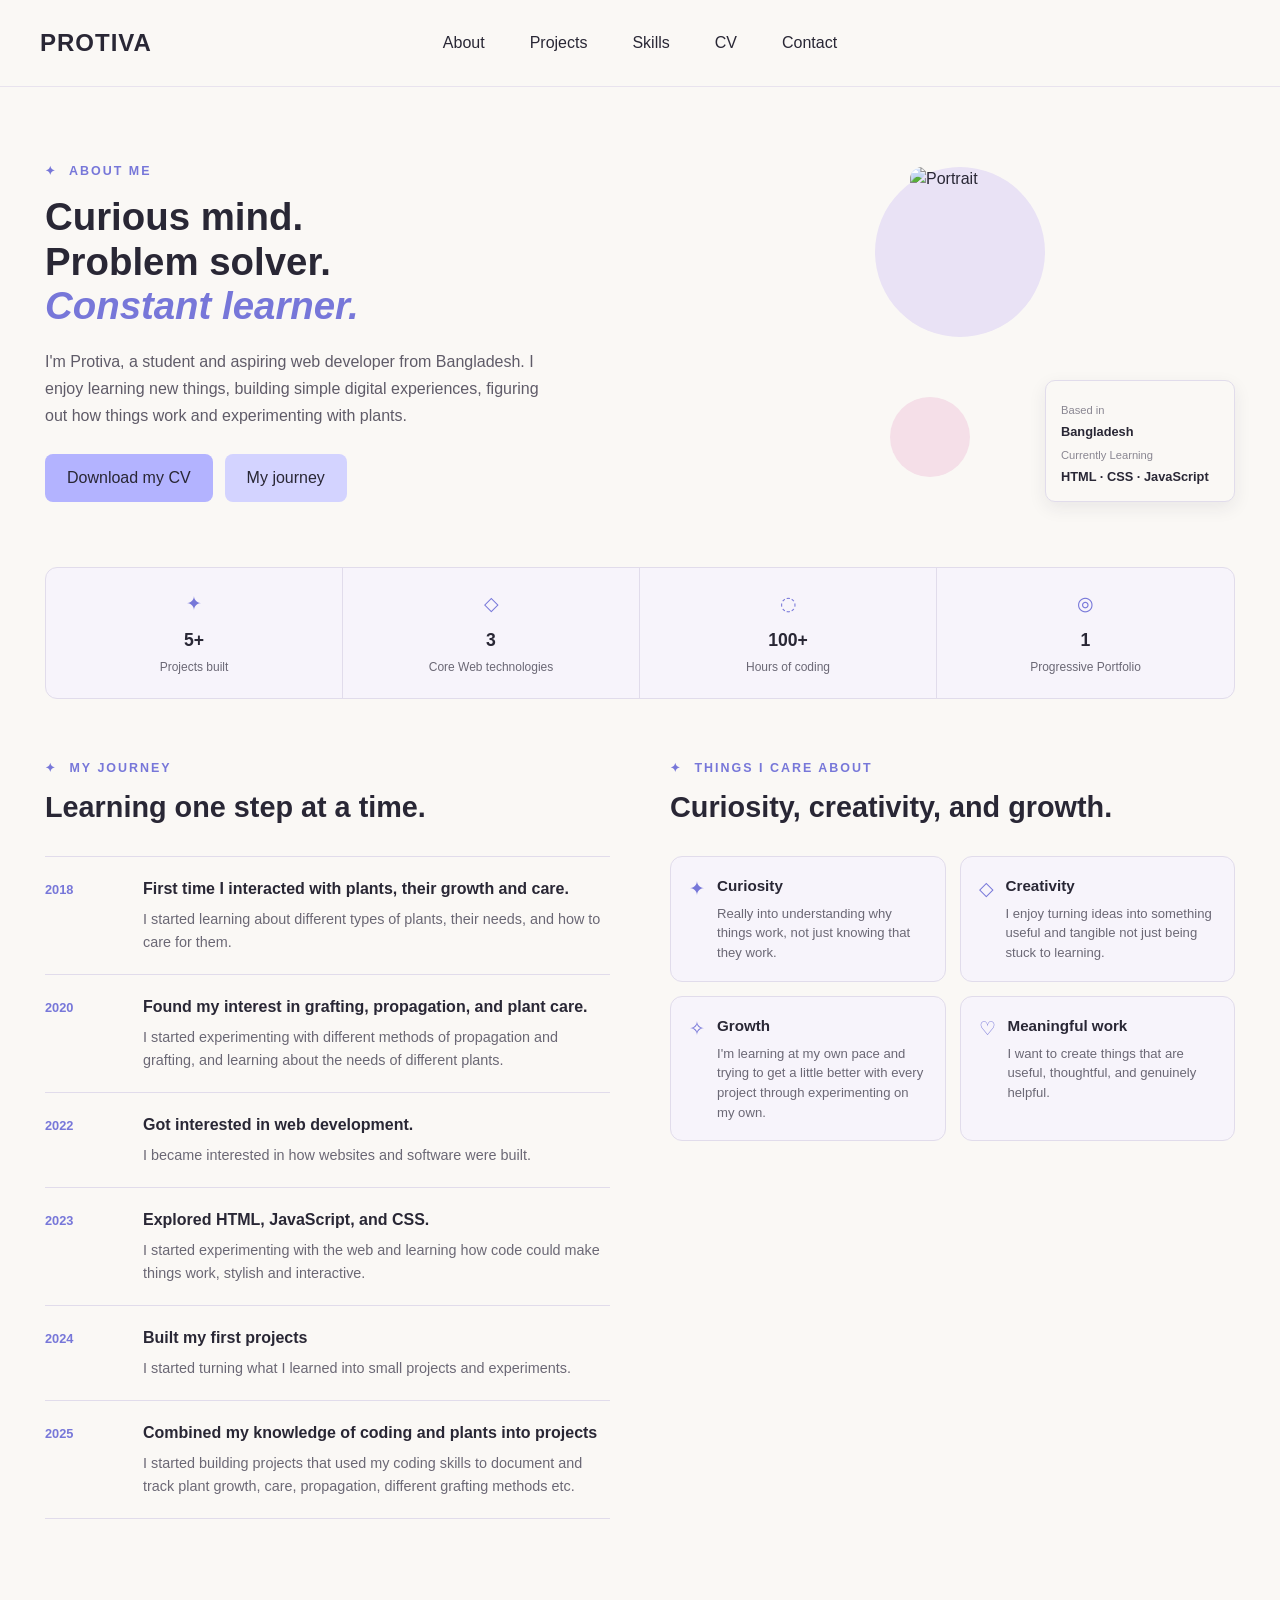
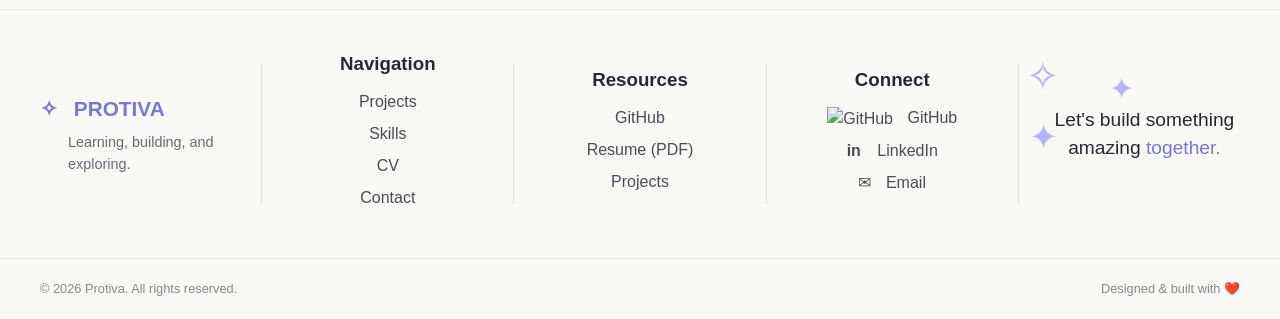
==== pages/about.html @ ddd3fda5 "Create about.html" ====
<!DOCTYPE html>
<html lang="en">

<head>
    <meta charset="UTF-8">
    <meta name="viewport" content="width=device-width, initial-scale=1.0">

    <title>About — Protiva</title>

    <link rel="stylesheet" href="../css/style.css">
</head>

<body>

    <!-- ==================== NAVIGATION ==================== -->

    <header>
        <nav>

            <a href="../index.html" class="logo">
                PROTIVA
            </a>

            <ul class="nav-links">
                <li>
                    <a href="about.html">About</a>
                </li>

                <li>
                    <a href="projects.html">Projects</a>
                </li>

                <li>
                    <a href="skills.html">Skills</a>
                </li>

                <li>
                    <a href="cv.html">CV</a>
                </li>

                <li>
                    <a href="contact.html">Contact</a>
                </li>
            </ul>

        </nav>
    </header>


    <main>

        <!-- ==================== ABOUT HERO ==================== -->

        <section class="about-hero">

            <div class="about-hero-content">

                <p class="section-label">
                    ABOUT ME
                </p>

                <h1>
                    Curious mind.
                    <br>
                    Problem solver.
                    <br>
                    <span>Constant learner.</span>
                </h1>

                <p>
                    I'm Protiva, a student and aspiring web developer
                    from Bangladesh. I enjoy learning new things,
                    building simple digital experiences, figuring
                    out how things work and experimenting with plants.
                </p>

                <div class="about-buttons">

                    <a
                        href="cv.html"
                        class="button primary-button"
                    >
                        Download my CV
                    </a>

                    <a
                        href="../Pages/cv.html"
                        class="button secondary-button"
                    >
                        My journey
                    </a>

                </div>

            </div>


            <!-- HERO VISUAL -->

            <div class="about-hero-visual">

                <div class="about-decoration about-circle"></div>

                <div class="about-decoration about-peach"></div>

                <img
                    src="../images/profile/about-photo.jpg"
                    alt="Portrait"
                    class="about-photo"
                >

                <div class="about-info-card">

                        <p>Based in</p>
                    <strong>Bangladesh</strong>

                    <p>Currently Learning</p>
                    <strong>HTML · CSS · JavaScript</strong>

                </div>

            </div>

        </section>


        <!-- ==================== STATS ==================== -->

        <section class="about-stats">

            <div class="about-stat">
                <span>✦</span>
                <strong>5+</strong>
                <small>Projects built</small>
            </div>

            <div class="about-stat">
                <span>◇</span>
                <strong>3</strong>
                <small>Core Web technologies</small>
            </div>

            <div class="about-stat">
                <span>◌</span>
                <strong>100+</strong>
                <small>Hours of coding</small>
            </div>

            <div class="about-stat">
                <span>◎</span>
                <strong>1</strong>
                <small>Progressive Portfolio</small>
            </div>

        </section>


        <!-- ==================== JOURNEY + CARE ==================== -->

        <section class="about-details" id="journey">


            <!-- ==================== MY JOURNEY ==================== -->

            <div class="about-journey">

                <p class="section-label">
                    MY JOURNEY
                </p>

                <h2>
                    Learning one step at a time.
                </h2>


                <div class="journey-list">
                    <div class="journey-item">

                        <span class="journey-year">
                            2018
                        </span>

                        <div>
                            <h3>
                                First time I interacted with plants, their growth and care.
                            </h3>

                            <p>
                                I started learning about different types of plants, their needs, and how to care for them.
                            </p>
                        </div>

                    </div>
                    <div class="journey-item">

                        <span class="journey-year">
                            2020
                        </span>

                        <div>
                            <h3>
                               Found my interest in grafting, propagation, and plant care.
                            </h3>

                            <p>
                                I started experimenting with different methods of propagation and grafting, and learning about the needs of different plants.
                            </p>
                        </div>

                    </div>

                    <div class="journey-item">

                        <span class="journey-year">
                            2022
                        </span>

                        <div>
                            <h3>
                                Got interested in web development.
                            </h3>

                            <p>
                                I became interested in how websites
                                and software were built.
                            </p>
                        </div>

                    </div>


                    <div class="journey-item">

                        <span class="journey-year">
                            2023
                        </span>

                        <div>
                            <h3>
                                Explored HTML, JavaScript, and CSS.
                            </h3>

                            <p>
                                I started experimenting with the web
                                and learning how code could make
                                things work, stylish and interactive.
                            </p>
                        </div>

                    </div>


                    <div class="journey-item">

                        <span class="journey-year">
                            2024
                        </span>

                        <div>
                            <h3>
                                Built my first projects
                            </h3>

                            <p>
                                I started turning what I learned
                                into small projects and experiments.
                            </p>
                        </div>

                    </div>


                    <div class="journey-item">

                        <span class="journey-year">
                            2025
                        </span>

                        <div>
                            <h3>
                               Combined my knowledge of coding and plants into projects
                            </h3>

                            <p>
                                I started building projects that used my coding skills
                                to document and track plant growth, care, propagation, different grafting methods etc.
                            </p>
                        </div>

                    </div>

                </div>

            </div>


            <!-- ==================== THINGS I CARE ABOUT ==================== -->

            <div class="about-learning">

                <p class="section-label">
                    THINGS I CARE ABOUT
                </p>

                <h2>
                    Curiosity, creativity, and growth.
                </h2>


                <div class="care-list">


                    <article class="care-item">

                        <span>✦</span>

                        <div>

                            <h3>
                                Curiosity
                            </h3>

                            <p>
                                Really into understanding why things work,
                                not just knowing that they work.
                            </p>

                        </div>

                    </article>


                    <article class="care-item">

                        <span>◇</span>

                        <div>

                            <h3>
                                Creativity
                            </h3>

                            <p>
                                I enjoy turning ideas into something
                                useful and tangible not just being stuck to learning.
                            </p>

                        </div>

                    </article>


                    <article class="care-item">

                        <span>✧</span>

                        <div>

                            <h3>
                                Growth
                            </h3>

                            <p>
                                I'm learning at my own pace and trying
                                to get a little better with every
                                project through experimenting on my own.
                            </p>

                        </div>

                    </article>


                    <article class="care-item">

                        <span>♡</span>

                        <div>

                            <h3>
                                Meaningful work
                            </h3>

                            <p>
                                I want to create things that are useful,
                                thoughtful, and genuinely helpful.
                            </p>

                        </div>

                    </article>


                </div>

            </div>

        </section>

    </main>


    <!-- ==================== FOOTER ==================== -->

    <footer class="site-footer">

        <div class="footer-brand">

            <a href="../index.html" class="straight">
                PROTIVA
            </a>

            <p>
                Learning, building, and exploring.
            </p>

        </div>


        <div class="line"></div>


        <div class="footer-links">

            <h3 class="straight">
                Navigation
            </h3>

            <a href="projects.html">Projects</a>
            <a href="skills.html">Skills</a>
            <a href="cv.html">CV</a>
            <a href="contact.html">Contact</a>

        </div>


        <div class="line"></div>


        <div class="resources">

            <h3 class="straight">
                Resources
            </h3>

            <a href="https://github.com/tiva6" target="_blank" rel="noopener noreferrer">
    GitHub
</a>
            <a href="../documents/protiva_cv.pdf" target="_blank">
                Resume (PDF)
            </a>
            <a href="../Pages/projects.html">Projects</a>

        </div>


        <div class="line"></div>


        <div class="connect">

            <h3 class="straight">
                Connect
            </h3>

            <a
                href="https://www.github.com/tiva6"
                target="_blank"
            >
                <img
                    src="https://cdn.simpleicons.org/github"
                    alt="GitHub"
                    height="18"
                    width="18"
                >
                GitHub
            </a>

            <a href="https://www.linkedin.com/in/tahminur-rahman-protiva-7878b9432/" target="_blank" class="linkedin">
                LinkedIn
            </a>

            <a
                href="mailto:protivarahman6@gmail.com"
                class="email-span"
            >
                <span>✉</span>
                Email
            </a>

        </div>


        <div class="line"></div>


        <div class="star-text">

            <span class="star star-1">✦</span>
            <span class="star star-2">✦</span>
            <span class="star star-3">✧</span>

            <p>
                Let's build something<br>
                amazing <span>together.</span>
            </p>

        </div>

    </footer>


    <!-- ==================== BOTTOM FOOTER ==================== -->

    <section class="bottom">

        <div class="copyright">

            <p class="footer-copy">
                © 2026 Protiva. All rights reserved.
            </p>

        </div>


        <div class="build">

            <p>
                Designed & built with ❤️
            </p>

        </div>

    </section>


</body>

</html>
---- css/style.css ----
/* =========================================================
   PROTIVA PORTFOLIO
   CLEAN MASTER STYLESHEET
========================================================= */


/* =========================================================
   1. RESET + GLOBAL
========================================================= */

* {
    margin: 0;
    padding: 0;
    box-sizing: border-box;
}

html {
    scroll-behavior: smooth;
}

body {
    font-family: Arial, sans-serif;
    background: #faf8f5;
    color: #292735;
    line-height: 1.5;
}

a {
    color: inherit;
    text-decoration: none;
}

img {
    max-width: 100%;
}

button,
input,
textarea {
    font: inherit;
}

::selection {
    background: #d3d3ff;
    color: #292735;
}


/* =========================================================
   2. NAVIGATION
========================================================= */

header {
    width: 100%;
}

nav {
    display: grid;
    grid-template-columns: 1fr auto 1fr;
    align-items: center;

    padding: 25px 40px;

    border-bottom: 1px solid #e8e3ee;
}

.logo {
    grid-column: 1;

    font-size: 1.5rem;
    font-weight: 700;
    letter-spacing: 1px;
}

.nav-links {
    grid-column: 2;

    display: flex;
    align-items: center;
    gap: 45px;

    list-style: none;
}

.nav-links a {
    position: relative;

    font-size: 1rem;
    color: #292735;

    transition: color 0.25s ease;
}

.nav-links a::after {
    content: "";

    position: absolute;
    left: 0;
    bottom: -6px;

    width: 0;
    height: 2px;

    background: #7777d9;

    transition: width 0.25s ease;
}

.nav-links a:hover {
    color: #7777d9;
}

.nav-links a:hover::after {
    width: 100%;
}


/* =========================================================
   3. GENERAL BUTTONS
========================================================= */

.button {
    display: inline-block;

    padding: 12px 22px;

    border-radius: 8px;

    transition:
        transform 0.2s ease,
        box-shadow 0.2s ease;
}

.primary-button {
    background: #b3b3ff;
    color: #292735;
}

.secondary-button {
    background: #d3d3ff;
    color: #292735;
}

.button:hover {
    transform: translateY(-2px);

    box-shadow:
        0 6px 15px rgba(40, 35, 60, 0.1);
}


/* =========================================================
   4. GENERAL SECTION LABEL
========================================================= */

.section-label {
    font-size: 0.78rem;
    font-weight: 600;

    text-transform: uppercase;
    letter-spacing: 2px;

    color: #7777d9;
}

.section-label::before {
    content: "✦";
    margin-right: 7px;
}


/* =========================================================
   5. HOME PAGE — HERO
========================================================= */

.hero {
    min-height: 80vh;

    display: flex;
    justify-content: space-between;
    align-items: center;

    gap: 60px;

    padding: 50px 45px;
}

.hero-content {
    flex: 1;
    max-width: 600px;
}

.hero-content h1,
.hero h1 {
    font-size: 3rem;
    line-height: 1.1;

    margin: 18px 0;

    color: #292735;
}

.hero-description {
    max-width: 520px;

    margin: 20px 0;

    font-size: 1rem;
    line-height: 1.7;

    color: #5f5b68;
}
/* =========================================================
   HOME — HERO VISUAL
========================================================= */

.hero-visual {
    position: relative;

    width: 40%;
    max-width: 500px;
}

.hero-image {
    width: 100%;
    height: auto;

    display: block;

    object-fit: contain;
}

.hero-card {
    position: absolute;

    right: 25px;
    bottom: 25px;

    padding: 12px;

    background: rgba(250, 248, 245, 0.95);

    border: 1px solid #e1dceb;
    border-radius: 12px;

    box-shadow:
        0 6px 18px rgba(40, 35, 60, 0.1);
}

.hero-card span {
    display: block;

    margin-bottom: 4px;

    font-size: 0.7rem;
    text-transform: uppercase;
    letter-spacing: 1px;

    color: #7777d9;
}

.hero-card strong {
    font-size: 0.85rem;
}


/* =========================================================
   6. HOME — ABOUT
========================================================= */

.home-about {
    display: grid;
    grid-template-columns: 1fr 1.2fr;

    gap: 30px;

    margin: 80px 25px 0;
    padding: 35px 0;

    border-top: 1px solid #e8e3ee;
    border-bottom: 1px solid #e8e3ee;
}

.home-about-content {
    max-width: 480px;
}

.home-about-content h2 {
    margin: 10px 0 15px;

    font-size: 1.7rem;
    line-height: 1.25;
}

.home-about-content > p:last-of-type {
    max-width: 500px;

    color: #5f5b68;

    line-height: 1.6;
}

.text-link {
    display: inline-block;

    margin-top: 18px;

    color: #7777d9;
    font-size: 0.9rem;
    font-weight: 700;
}

.text-link:hover {
    color: #5f5fbf;
}

.home-about-cards {
    display: grid;
    grid-template-columns: repeat(3, 1fr);

    gap: 15px;
}

.home-about-cards article {
    padding: 18px;

    background: #f7f4fb;

    border: 1px solid #e1dceb;
    border-radius: 12px;
}

.home-about-cards span {
    color: #7777d9;
    font-size: 1.2rem;
}

.home-about-cards h3 {
    margin: 10px 0 8px;

    font-size: 0.95rem;
}

.home-about-cards p {
    color: #6b6875;

    font-size: 0.8rem;
    line-height: 1.5;
}


/* =========================================================
   7. HOME — PROJECTS
========================================================= */

.home-projects {
    margin: 75px 25px 0;
}

.section-heading {
    display: flex;
    justify-content: space-between;
    align-items: flex-end;

    margin-bottom: 25px;
}

.section-heading h2 {
    margin-top: 8px;

    font-size: 1.7rem;
}

.home-project-grid {
    display: grid;
    grid-template-columns: repeat(3, 1fr);

    gap: 18px;
}

.home-project-card {
    overflow: hidden;

    border: 1px solid #e1dceb;
    border-radius: 14px;

    background: #fff;

    transition:
        transform 0.2s ease,
        box-shadow 0.2s ease;
}

.home-project-card:hover {
    transform: translateY(-4px);

    box-shadow:
        0 8px 20px rgba(40, 35, 60, 0.08);
}

.home-project-image {
    height: 150px;

    display: flex;
    align-items: center;
    justify-content: center;

    background: #e9e2f5;

    color: #7777d9;

    font-size: 2rem;
    font-weight: 700;
}

.home-project-image-green {
    background: #d8efc7;
    color: #5d8050;
}

.home-project-image-purple {
    background: #d3d3ff;
    color: #7777d9;
}

.home-project-card h3 {
    margin: 18px 18px 8px;

    font-size: 1rem;
}

.home-project-card p {
    margin: 0 18px;

    color: #6b6875;

    font-size: 0.85rem;
    line-height: 1.5;
}

.home-project-card small {
    display: block;

    margin: 15px 18px 18px;

    color: #7777d9;

    font-size: 0.7rem;
}


/* =========================================================
   8. HOME — STACK
========================================================= */

.home-stack {
    margin: 75px 25px 0;
    padding: 35px 0;

    border-top: 1px solid #e8e3ee;
    border-bottom: 1px solid #e8e3ee;
}

.stack-list {
    display: flex;
    align-items: center;
    flex-wrap: wrap;

    gap: 15px;

    margin-top: 25px;
}

.stack-item {
    display: flex;
    align-items: center;

    gap: 10px;

    padding: 12px 16px;

    border: 1px solid #e1dceb;
    border-radius: 10px;

    background: #f7f4fb;

    color: #4b4b5a;

    font-size: 0.85rem;
}

.stack-icon {
    width: 28px;
    height: 28px;

    display: flex;
    align-items: center;
    justify-content: center;

    border-radius: 6px;

    background: #d3d3ff;
    color: #5f5fbf;

    font-size: 0.75rem;
    font-weight: 700;
}


/* =========================================================
   9. HOME — CTA
========================================================= */

.home-cta {
    position: relative;
    overflow: hidden;

    margin: 80px 25px 0;
    padding: 55px 30px;

    text-align: center;

    border-radius: 20px;

    background: #e9e2f5;
}

.home-cta h2 {
    margin-bottom: 15px;

    font-size: 2rem;
    line-height: 1.2;
}

.home-cta p:not(.section-label) {
    max-width: 500px;

    margin: 0 auto;

    color: #5f5b68;

    line-height: 1.6;
}

.home-cta .button {
    margin-top: 25px;
}

.cta-decoration {
    position: absolute;

    top: 25px;
    right: 35px;

    color: #b3b3ff;

    font-size: 2rem;
}


/* =========================================================
   10. ABOUT PAGE
========================================================= */

.about-hero {
    display: flex;
    justify-content: space-between;
    align-items: center;

    gap: 60px;

    padding: 70px 45px 50px;
}

.about-hero-content {
    flex: 1;
    max-width: 520px;
}

.about-hero-content h1 {
    margin: 15px 0 20px;

    font-size: 2.4rem;
    line-height: 1.15;
}

.about-hero-content h1 span {
    color: #7777d9;
    font-style: italic;
}

.about-hero-content > p:not(.section-label) {
    max-width: 500px;

    color: #5f5b68;

    line-height: 1.7;
}

.about-buttons {
    display: flex;
    gap: 12px;

    margin-top: 25px;
}

.about-hero-visual {
    position: relative;

    width: 380px;
    min-height: 350px;

    display: flex;
    align-items: center;
    justify-content: center;
}

.about-photo {
    position: relative;
    z-index: 2;
    background: transparent;
    width: 270px;
    height: 330px;

    object-fit: cover;

    border-radius: 12px;
}

.about-decoration {
    position: absolute;

    border-radius: 50%;
}

.about-circle {
    width: 170px;
    height: 170px;

    top: 10px;
    left: 20px;

    background: #e9e2f5;
}

.about-peach {
    width: 80px;
    height: 80px;

    bottom: 30px;
    left: 35px;

    background: #f5dfe8;
}

.about-info-card {
    position: absolute;
    z-index: 3;

    right: 0;
    bottom: 5px;

    width: 190px;

    padding: 15px;

    background: #faf8f5;

    border: 1px solid #e1dceb;
    border-radius: 10px;

    box-shadow:
        0 6px 18px rgba(40, 35, 60, 0.08);
}

.about-info-card p {
    margin-top: 6px;

    color: #8a8792;

    font-size: 0.7rem;
}

.about-info-card strong {
    display: block;

    margin-top: 3px;

    font-size: 0.8rem;
}


/* =========================================================
   11. ABOUT — STATS
========================================================= */

.about-stats {
    display: grid;
    grid-template-columns: repeat(4, 1fr);

    margin: 10px 45px 60px;

    overflow: hidden;

    border: 1px solid #e1dceb;
    border-radius: 12px;

    background: #f7f4fb;
}

.about-stat {
    padding: 22px 15px;

    text-align: center;

    border-right: 1px solid #e1dceb;
}

.about-stat:last-child {
    border-right: none;
}

.about-stat span {
    display: block;

    margin-bottom: 8px;

    color: #7777d9;

    font-size: 1.2rem;
}

.about-stat strong {
    display: block;

    font-size: 1.1rem;
}

.about-stat small {
    display: block;

    margin-top: 5px;

    color: #6b6875;

    font-size: 0.75rem;
}


/* =========================================================
   12. ABOUT — JOURNEY + CARE
========================================================= */

.about-details {
    display: grid;
    grid-template-columns: 1fr 1fr;

    gap: 60px;

    width: 100%;

    margin: 40px 0 90px;
    padding: 0 45px;
}

.about-journey,
.about-learning {
    min-width: 0;
}

.about-journey h2,
.about-learning h2 {
    margin: 12px 0 30px;

    font-size: 1.8rem;
    line-height: 1.25;
}

.journey-list {
    display: flex;
    flex-direction: column;
}

.journey-item {
    display: grid;
    grid-template-columns: 80px minmax(0, 1fr);

    gap: 18px;

    padding: 20px 0;

    border-top: 1px solid #e1dceb;
}

.journey-item:last-child {
    border-bottom: 1px solid #e1dceb;
}

.journey-year {
    padding-top: 3px;

    color: #7777d9;

    font-size: 0.8rem;
    font-weight: 700;
}

.journey-item h3 {
    margin-bottom: 7px;

    font-size: 1rem;
}

.journey-item p {
    color: #6b6875;

    font-size: 0.9rem;
    line-height: 1.6;
}

.care-list {
    display: grid;
    grid-template-columns: 1fr 1fr;

    gap: 14px;
}

.care-item {
    display: flex;

    gap: 12px;

    padding: 18px;

    border: 1px solid #e1dceb;
    border-radius: 12px;

    background: #f7f4fb;
}

.care-item > span {
    flex-shrink: 0;

    color: #7777d9;

    font-size: 1.2rem;
}

.care-item h3 {
    margin-bottom: 6px;

    font-size: 0.95rem;
}

.care-item p {
    color: #6b6875;

    font-size: 0.82rem;
    line-height: 1.5;
}

/* =========================================================
   13. PROJECTS PAGE
========================================================= */

.projects-page {
    width: 100%;
    max-width: 1250px;

    margin: 0 auto;

    padding: 75px 45px 100px;
}


/* =========================================================
   PROJECTS HERO
========================================================= */

.projects-hero {
    position: relative;

    display: flex;
    justify-content: space-between;
    align-items: flex-end;

    min-height: 300px;

    padding-bottom: 55px;

    border-bottom: 1px solid #e8e3ee;
}

.projects-heading {
    max-width: 700px;
}

.projects-heading .section-label {
    margin-bottom: 14px;

    font-size: 0.75rem;
    font-weight: 700;

    letter-spacing: 2.5px;
    text-transform: uppercase;

    color: #7777d9;
}

.projects-heading h1 {
    margin: 0;
    font-size: 3rem;
    color: #292735;

    font-weight: 700;

    line-height: 0.95;
    letter-spacing: 2px;
}

.projects-intro {
    max-width: 560px;

    margin-top: 25px;

    color: #6b6875;

    font-size: 0.95rem;
    line-height: 1.75;
}

.projects-hero-mark {
    padding-bottom: 8px;

    color: #b3b3ff;

    font-size: 3rem;

    transform: rotate(10deg);
}


/* =========================================================
   PROJECT GRID
========================================================= */

.project-grid {
    display: grid;

    grid-template-columns:
        repeat(3, minmax(0, 1fr));

    gap: 24px;

    padding-top: 45px;
}


/* =========================================================
   PROJECT CARD
========================================================= */

.project-card {
    min-width: 0;

    display: flex;
    flex-direction: column;

    overflow: hidden;

    background: #ffffff;

    border: 1px solid #e4dfe9;
    border-radius: 18px;

    transition:
        transform 0.25s ease,
        box-shadow 0.25s ease,
        border-color 0.25s ease;
}

.project-card:hover {
    transform: translateY(-6px);

    border-color: #d8d1e2;

    box-shadow:
        0 15px 35px rgba(45, 38, 60, 0.08);
}


/* =========================================================
   PROJECT PREVIEW
========================================================= */

.project-preview {
    position: relative;

    height: 215px;

    margin: 10px;

    overflow: hidden;

    display: flex;
    align-items: center;
    justify-content: center;

    border-radius: 13px;
}

.project-preview::before {
    content: "";

    position: absolute;

    width: 155px;
    height: 155px;

    top: -65px;
    right: -35px;

    border-radius: 50%;

    background: rgba(255, 255, 255, 0.35);
}

.project-preview::after {
    content: "";

    position: absolute;

    width: 95px;
    height: 95px;

    bottom: -40px;
    left: -25px;

    border-radius: 50%;

    background: rgba(255, 255, 255, 0.25);
}


/* =========================================================
   PREVIEW COLORS
========================================================= */

.project-preview-purple {
    background:
        linear-gradient(
            135deg,
            #eee8fa,
            #dcd2f1
        );

    color: #7770c9;
}

.project-preview-blue {
    background:
        linear-gradient(
            135deg,
            #e7f0f8,
            #d0dfed
        );

    color: #6388ad;
}

.project-preview-green {
    background:
        linear-gradient(
            135deg,
            #e8f1e8,
            #d1e4d2
        );

    color: #69916d;
}


/* =========================================================
   PREVIEW CONTENT
========================================================= */

.preview-symbol {
    position: relative;
    z-index: 2;

    font-size: 3.4rem;
    font-weight: 400;
}

.preview-label {
    position: absolute;
    z-index: 3;

    right: 15px;
    bottom: 12px;

    color: rgba(40, 35, 50, 0.48);

    font-size: 0.58rem;
    font-weight: 700;

    letter-spacing: 1.4px;
}


/* =========================================================
   PROJECT CONTENT
========================================================= */

.project-content {
    display: flex;
    flex-direction: column;

    flex: 1;

    padding: 10px 20px 22px;
}


/* ---------- META ---------- */

.project-meta {
    display: flex;
    justify-content: space-between;
    align-items: center;

    gap: 10px;

    margin-bottom: 12px;
}

.project-type {
    margin: 0;

    color: #8a8490;

    font-size: 0.62rem;
    font-weight: 700;

    letter-spacing: 1.6px;
    text-transform: uppercase;
}

.project-status {
    font-size: 0.64rem;
    font-weight: 600;

    white-space: nowrap;
}

.project-status.completed {
    color: #668c6a;
}

.project-status.progress {
    color: #a08355;
}

.project-status.planned {
    color: #7777a9;
}


/* =========================================================
   PROJECT TITLE
========================================================= */

.project-card h2 {
    margin: 0 0 9px;

    color: #292735;

    font-size: 1.35rem;
    font-weight: 700;

    line-height: 1.2;
    letter-spacing: -0.4px;
}


/* =========================================================
   PROJECT DESCRIPTION
========================================================= */

.project-content > p {
    margin: 0;

    color: #6b6875;

    font-size: 0.79rem;
    line-height: 1.65;
}


/* =========================================================
   PROJECT BOTTOM
========================================================= */

.project-bottom {
    display: flex;
    justify-content: space-between;
    align-items: flex-end;

    gap: 15px;

    margin-top: 25px;
}


/* =========================================================
   TAGS
========================================================= */

.project-tags {
    display: flex;
    flex-wrap: wrap;

    gap: 6px;
}

.project-tags span {
    padding: 5px 9px;

    border-radius: 999px;

    background: #f3f0f7;

    color: #6e6878;

    font-size: 0.59rem;
    font-weight: 600;
}


/* =========================================================
   PROJECT LINK
========================================================= */

.project-link {
    display: inline-flex;
    align-items: center;

    gap: 5px;

    flex-shrink: 0;

    color: #6962b7;

    font-size: 0.7rem;
    font-weight: 700;

    transition:
        color 0.2s ease,
        transform 0.2s ease;
}

.project-link span {
    font-size: 0.85rem;

    transition: transform 0.2s ease;
}

.project-link:hover {
    color: #4f499d;
}

.project-link:hover span {
    transform: translateX(3px);
}
/*
   14. SKILLS PAGE
   YOUR NEW SKILLS DESIGN
========================================================= */

.skills-page {
    width: 100%;
    overflow: hidden;
}


/* ---------- SKILLS HERO ---------- */

.skills-hero {
    width: 100%;

    display: grid;
    grid-template-columns:
        minmax(0, 1.3fr)
        minmax(280px, 0.7fr);

    gap: 80px;

    padding: 90px 45px 75px;

    border-bottom: 1px solid #e8e3ee;
}

.skills-hero-content {
    max-width: 760px;
}

.skills-hero .section-label,
.skill-snapshot .section-label,
.skills-section .section-label,
.learning-next .section-label {
    font-size: 0.78rem;

    text-transform: uppercase;
    letter-spacing: 2px;

    color: #7777d9;
}

.skills-hero .section-label::before,
.skill-snapshot .section-label::before,
.skills-section .section-label::before,
.learning-next .section-label::before {
    content: "✦";
    margin-right: 7px;
}

.skills-hero h1 {
    margin: 15px 0 20px;

    font-size: clamp(1.8rem, 3vw, 2.5rem);
    line-height: 1.1;
    letter-spacing: -1px;
}

.skills-hero h1 span {
    color: #7777d9;
    font-style: italic;
}

.skills-hero-intro {
    max-width: 650px;

    color: #5f5b68;

    font-size: 1.05rem;
    line-height: 1.75;
}

.skills-hero-note {
    align-self: end;

    max-width: 330px;

    padding: 25px 0 5px 25px;

    border-left: 2px solid #b3b3ff;
}

.note-symbol {
    display: block;

    margin-bottom: 15px;

    color: #b3b3ff;

    font-size: 1.5rem;
}

.skills-hero-note p {
    color: #6b6875;

    font-size: 0.9rem;
    line-height: 1.7;
}


/* ---------- SKILL SNAPSHOT ---------- */

.skill-snapshot {
    width: 100%;

    padding: 75px 45px;

    background: #faf8f5;
}

.snapshot-heading {
    display: grid;
    grid-template-columns: 1fr 1fr;

    gap: 60px;

    align-items: end;

    margin-bottom: 35px;
}

.snapshot-heading h2,
.skills-section-heading h2,
.learning-next-heading h2 {
    margin-top: 12px;

    color: #292735;

    font-size: 2rem;
    line-height: 1.2;
}

.snapshot-heading > p {
    max-width: 450px;

    color: #6b6875;

    font-size: 0.9rem;
    line-height: 1.7;
}


/* ---------- SKILL SUMMARY ---------- */

.skill-summary-grid {
    width: 100%;

    display: grid;
    grid-template-columns: repeat(4, minmax(0, 1fr));

    overflow: hidden;

    border: 1px solid #e1dceb;
    border-radius: 14px;

    background: #f7f4fb;
}

.skill-summary {
    min-width: 0;

    display: grid;
    grid-template-columns: auto minmax(0, 1fr) auto;

    align-items: center;

    gap: 13px;

    padding: 22px;

    border-right: 1px solid #e1dceb;
}

.skill-summary:last-child {
    border-right: none;
}

.summary-icon {
    width: 38px;
    height: 38px;

    display: flex;
    align-items: center;
    justify-content: center;

    border-radius: 9px;

    background: #e9e2f5;
    color: #7777d9;

    font-size: 0.85rem;
    font-weight: 700;
}

.skill-summary div {
    min-width: 0;

    display: flex;
    flex-direction: column;

    gap: 4px;
}

.skill-summary strong {
    color: #292735;

    font-size: 0.9rem;
}

.skill-summary div span {
    color: #8a8792;

    font-size: 0.7rem;
}

.skill-summary b {
    color: #7777d9;

    font-size: 0.8rem;
}


/* ---------- CORE SKILLS ---------- */

.skills-section {
    width: 100%;

    padding: 90px 45px;

    background: #f7f4fb;

    border-top: 1px solid #e8e3ee;
    border-bottom: 1px solid #e8e3ee;
}

.skills-section-heading {
    max-width: 700px;

    margin-bottom: 45px;
}

.skills-section-heading > p:last-child {
    max-width: 580px;

    margin-top: 15px;

    color: #6b6875;

    font-size: 0.95rem;
    line-height: 1.7;
}


/* ---------- PROGRESS CARDS ---------- */

.skill-progress-list {
    width: 100%;

    display: grid;
    grid-template-columns: repeat(2, minmax(0, 1fr));

    gap: 20px;
}

.skill-progress-card {
    position: relative;

    min-width: 0;

    padding: 28px;

    border: 1px solid #e1dceb;
    border-radius: 15px;

    background: #faf8f5;

    transition:
        transform 0.25s ease,
        box-shadow 0.25s ease;
}

.skill-progress-card:hover {
    transform: translateY(-4px);

    box-shadow:
        0 10px 22px rgba(40, 35, 60, 0.07);
}

.skill-progress-top {
    display: flex;
    justify-content: space-between;
    align-items: center;

    gap: 20px;

    margin-bottom: 25px;
}

.skill-title {
    min-width: 0;

    display: flex;
    align-items: center;

    gap: 15px;
}

.large-skill-icon {
    flex-shrink: 0;

    width: 48px;
    height: 48px;

    display: flex;
    align-items: center;
    justify-content: center;

    border-radius: 12px;

    background: #e9e2f5;
    color: #7777d9;

    font-size: 1rem;
    font-weight: 700;
}

.skill-title h3 {
    margin-bottom: 4px;

    color: #292735;

    font-size: 1.15rem;
}

.skill-title div span {
    color: #8a8792;

    font-size: 0.72rem;
}

.skill-status {
    display: flex;
    flex-direction: column;
    align-items: flex-end;

    gap: 3px;
}

.skill-status strong {
    color: #7777d9;

    font-size: 1rem;
}

.skill-status span {
    color: #8a8792;

    font-size: 0.65rem;

    text-transform: uppercase;
    letter-spacing: 1px;
}


/* ---------- PROGRESS BAR ---------- */

.progress-track {
    width: 100%;
    height: 7px;

    overflow: hidden;

    margin-bottom: 20px;

    border-radius: 20px;

    background: #e8e3ee;
}

.progress-track span {
    display: block;

    height: 100%;

    border-radius: inherit;

    background: #7777d9;
}

.skill-progress-card > p {
    max-width: 600px;

    color: #6b6875;

    font-size: 0.86rem;
    line-height: 1.65;
}


/* ---------- WHAT'S NEXT ---------- */

.learning-next {
    width: 100%;

    display: grid;
    grid-template-columns:
        minmax(0, 0.8fr)
        minmax(0, 1.2fr);

    gap: 80px;

    padding: 90px 45px;
}

.learning-next-heading {
    max-width: 470px;
}

.learning-next-heading > p:last-child {
    margin-top: 18px;

    color: #6b6875;

    font-size: 0.95rem;
    line-height: 1.7;
}

.next-grid {
    display: flex;
    flex-direction: column;

    border-top: 1px solid #e1dceb;
}

.next-item {
    display: grid;
    grid-template-columns: 50px minmax(0, 1fr);

    gap: 20px;

    padding: 22px 0;

    border-bottom: 1px solid #e1dceb;
}

.next-item > span {
    padding-top: 4px;

    color: #7777d9;

    font-size: 0.75rem;
    font-weight: 700;
}

.next-item h3 {
    margin-bottom: 7px;

    font-size: 1rem;
}

.next-item p {
    max-width: 500px;

    color: #6b6875;

    font-size: 0.85rem;
    line-height: 1.6;
}


/* ---------- SKILL LEVEL ---------- */

.skill-level {
    margin-top: 22px;
}

.skill-level-top {
    display: flex;
    justify-content: space-between;
    align-items: center;

    margin-bottom: 8px;
}

.skill-level-top span:first-child {
    color: #292735;

    font-size: 0.8rem;
    font-weight: 700;
}

.skill-level-top span:last-child {
    color: #7777d9;

    font-size: 0.75rem;
}

.skill-bar {
    width: 100%;
    height: 7px;

    overflow: hidden;

    border-radius: 10px;

    background: #e4ddf2;
}

.skill-progress {
    height: 100%;

    border-radius: 10px;

    background: #7777d9;
}

.html-progress {
    width: 75%;
}

.css-progress {
    width: 65%;
}

.js-progress {
    width: 35%;
}

.github-progress {
    width: 45%;
}


/* =========================================================
   15. CV PAGE
========================================================= */

/* ---------- CV PAGE WRAPPER ---------- */

.cv-page {
    width: 100%;
    overflow: hidden;
}


/* ---------- CV HERO ---------- */

.cv-hero {
    display: grid;
    grid-template-columns:
        minmax(0, 1.25fr)
        minmax(280px, 0.75fr);

    gap: 80px;

    padding: 85px 45px 75px;

    border-bottom: 1px solid #e8e3ee;
}

.cv-hero-content {
    max-width: 700px;
}

.cv-hero .section-label {
    margin-bottom: 15px;

    font-size: 0.75rem;
    font-weight: 600;

    text-transform: uppercase;
    letter-spacing: 2.5px;

    color: #7777d9;
}

  .cv-hero h1 {
     margin: 0 0 22px;

    font-size: clamp(2rem, 3vw, 3rem);
    line-height: 1;
    letter-spacing: -1.8px;

    color: #292735;
}


.cv-hero h1 span {
    display: block;

    color: #7777d9;

    font-style: italic;
}

.cv-hero-intro {
    max-width: 600px;

    color: #68636f;

    font-size: 1rem;
    line-height: 1.75;
}

.cv-download {
    margin-top: 28px;
}


/* ---------- CV HERO NOTE ---------- */

.cv-hero-note {
    align-self: end;

    max-width: 330px;

    padding: 25px 0 8px 25px;

    border-left: 2px solid #b3b3ff;
}

.cv-hero-note > span {
    display: block;

    margin-bottom: 15px;

    color: #b3b3ff;

    font-size: 1.5rem;
}

.cv-hero-note p {
    color: #6b6875;

    font-size: 0.9rem;
    line-height: 1.7;
}


/* ---------- CV SUMMARY ---------- */

.cv-summary {
    display: grid;
    grid-template-columns: repeat(4, minmax(0, 1fr));

    margin: 0 45px;

    overflow: hidden;

    border: 1px solid #e1dceb;
    border-top: none;
    border-radius: 0 0 14px 14px;

    background: #f7f4fb;
}

.cv-summary-item {
    min-width: 0;

    display: flex;
    align-items: center;

    gap: 13px;

    padding: 22px;

    border-right: 1px solid #e1dceb;
}

.cv-summary-item:last-child {
    border-right: none;
}

.cv-summary-icon {
    width: 38px;
    height: 38px;

    flex-shrink: 0;

    display: flex;
    align-items: center;
    justify-content: center;

    border-radius: 9px;

    background: #e9e2f5;
    color: #7777d9;

    font-size: 0.9rem;
    font-weight: 700;
}

.cv-summary-item div {
    min-width: 0;

    display: flex;
    flex-direction: column;

    gap: 3px;
}

.cv-summary-item small {
    color: #8a8792;

    font-size: 0.62rem;
    font-weight: 600;

    letter-spacing: 1.2px;
}

.cv-summary-item strong {
    color: #292735;

    font-size: 0.82rem;
}


/* ---------- CV MAIN CONTENT ---------- */

.cv-content {
    display: grid;
    grid-template-columns:
        minmax(0, 1.35fr)
        minmax(280px, 0.65fr);

    gap: 75px;

    padding: 90px 45px 100px;
}

.cv-main {
    min-width: 0;
}


/* ---------- CV BLOCK ---------- */

.cv-block {
    padding-bottom: 55px;
    margin-bottom: 55px;

    border-bottom: 1px solid #e1dceb;
}

.cv-block:last-child {
    margin-bottom: 0;
}

.cv-block-label {
    margin-bottom: 10px;

    color: #7777d9;

    font-size: 0.68rem;
    font-weight: 700;

    text-transform: uppercase;
    letter-spacing: 2px;
}

.cv-block h2,
.cv-side-block h2 {
    margin-bottom: 30px;

    color: #292735;

    font-size: 2rem;
    line-height: 1.2;
}


/* ---------- CV ENTRIES ---------- */

.cv-entry {
    display: grid;
    grid-template-columns: 95px minmax(0, 1fr);

    gap: 25px;

    padding: 25px 0;

    border-top: 1px solid #e1dceb;
}

.cv-entry:last-child {
    border-bottom: 1px solid #e1dceb;
}

.cv-entry-date {
    padding-top: 3px;

    color: #7777d9;

    font-size: 0.68rem;
    font-weight: 700;

    line-height: 1.5;
    letter-spacing: 0.8px;
}

.cv-entry-content {
    min-width: 0;
}

.cv-entry-content h3 {
    margin-bottom: 5px;

    color: #292735;

    font-size: 1.1rem;
}

.cv-entry-meta {
    margin-bottom: 12px;

    color: #7777d9;

    font-size: 0.78rem;
    font-weight: 600;
}

.cv-entry-content > p:last-child {
    max-width: 600px;

    color: #6b6875;

    font-size: 0.88rem;
    line-height: 1.7;
}


/* ---------- CV PROJECT ENTRY ---------- */

.cv-project-entry {
    display: grid;
    grid-template-columns: 55px minmax(0, 1fr);

    gap: 20px;

    padding: 25px 0;

    border-top: 1px solid #e1dceb;
}

.cv-project-number {
    width: 38px;
    height: 38px;

    display: flex;
    align-items: center;
    justify-content: center;

    border-radius: 9px;

    background: #e9e2f5;
    color: #7777d9;

    font-size: 0.7rem;
    font-weight: 700;
}

.cv-project-entry h3 {
    margin-bottom: 8px;

    color: #292735;

    font-size: 1.05rem;
}

.cv-project-entry p {
    max-width: 600px;

    color: #6b6875;

    font-size: 0.88rem;
    line-height: 1.65;
}


/* ---------- PROJECT TAGS ---------- */

.cv-project-tags {
    display: flex;
    flex-wrap: wrap;

    gap: 7px;

    margin-top: 15px;
}

.cv-project-tags span {
    padding: 6px 10px;

    border-radius: 999px;

    background: #f3f0f7;

    color: #686172;

    font-size: 0.65rem;
    font-weight: 600;
}


/* ---------- CV SIDEBAR ---------- */

.cv-sidebar {
    min-width: 0;

    display: flex;
    flex-direction: column;

    gap: 55px;
}

.cv-side-block {
    min-width: 0;
}

.cv-side-block h2 {
    margin-bottom: 25px;

    font-size: 1.5rem;
}


/* ---------- CV SKILLS ---------- */

.cv-skill-list {
    display: flex;
    flex-direction: column;

    gap: 20px;
}

.cv-skill {
    width: 100%;
}

.cv-skill > div:first-child {
    display: flex;
    justify-content: space-between;
    align-items: center;

    margin-bottom: 8px;
}

.cv-skill > div:first-child span {
    color: #292735;

    font-size: 0.8rem;
    font-weight: 700;
}

.cv-skill > div:first-child b {
    color: #7777d9;

    font-size: 0.72rem;
}

.cv-skill-bar {
    width: 100%;
    height: 6px;

    overflow: hidden;

    border-radius: 20px;

    background: #e4ddf2;
}

.cv-skill-bar span {
    display: block;

    height: 100%;

    border-radius: inherit;

    background: #7777d9;
}


/* ---------- CV INTERESTS ---------- */

.cv-interest-list {
    display: flex;
    flex-wrap: wrap;

    gap: 8px;
}

.cv-interest-list span {
    padding: 8px 12px;

    border: 1px solid #e1dceb;
    border-radius: 999px;

    background: #f7f4fb;

    color: #686172;

    font-size: 0.72rem;
}


/* ---------- CURRENTLY LEARNING ---------- */

.cv-currently {
    position: relative;

    padding: 25px;

    overflow: hidden;

    border: 1px solid #e1dceb;
    border-radius: 15px;

    background: #f7f4fb;
}

.cv-currently-star {
    position: absolute;

    top: 18px;
    right: 20px;

    color: #b3b3ff;

    font-size: 1.5rem;
}

.cv-currently .cv-block-label {
    margin-bottom: 10px;
}

.cv-currently h2 {
    margin-bottom: 12px;

    font-size: 1.35rem;
}

.cv-currently > p:last-child {
    color: #6b6875;

    font-size: 0.85rem;
    line-height: 1.65;
}


/* =========================================================
   16. CONTACT PAGE
========================================================= */

.contact {
    width: 100%;
    max-width: 1250px;

    margin: 0 auto;

    padding: 85px 45px 110px;
}


/* ---------- CONTACT HEADER ---------- */

.contact .section-label {
    margin-bottom: 14px;

    font-size: 0.75rem;
    font-weight: 600;

    letter-spacing: 2.5px;
    text-transform: uppercase;

    color: #7777d9;
}

.contact h1 {
    margin: 0;

    font-size: clamp(2.3rem, 3vw, 4.2rem);
    line-height: 1;
    letter-spacing: -2px;

    color: #211d29;
}

.contact-intro {
    max-width: 600px;

    margin: 22px 0 60px;

    color: #68636f;

    font-size: 1rem;
    line-height: 1.75;
}


/* =========================================================
   CONTACT CONTENT
========================================================= */

.contact-content {
    display: grid;
    grid-template-columns: 0.85fr 1.15fr;

    gap: 30px;

    width: 100%;
    max-width: 1000px;

    margin: 0 auto;
}


/* =========================================================
   CONTACT INFO
========================================================= */

.contact-info {
    padding: 32px;

    border: 1px solid #e1dceb;
    border-radius: 18px;

    background: #f7f4fb;
}

.contact-info h2 {
    margin-bottom: 14px;

    font-size: 1.5rem;
    line-height: 1.2;

    color: #292735;
}

.contact-info > p {
    margin-bottom: 25px;

    color: #6b6875;

    font-size: 0.9rem;
    line-height: 1.7;
}


/* ---------- CONTACT LINKS ---------- */

.contact-links {
    display: flex;
    flex-direction: column;

    gap: 12px;

    margin-top: 20px;
}

.contact-links a {
    display: flex;
    align-items: center;

    padding: 13px 15px;

    border: 1px solid #e1dceb;
    border-radius: 10px;

    background: #faf8f5;

    color: #5f5b68;

    font-size: 0.85rem;
    font-weight: 600;

    transition:
        transform 0.2s ease,
        color 0.2s ease,
        border-color 0.2s ease;
}

.contact-links a:hover {
    transform: translateX(4px);

    border-color: #cfc8e0;

    color: #7777d9;
}


/* =========================================================
   CONTACT FORM
========================================================= */

.contact-form {
    display: flex;
    flex-direction: column;

    padding: 32px;

    border: 1px solid #e1dceb;
    border-radius: 18px;

    background: #fff;

    box-shadow:
        0 10px 30px rgba(50, 40, 70, 0.05);
}


/* ---------- FORM LABELS ---------- */

.contact-form label {
    margin-bottom: 7px;

    color: #292735;

    font-size: 0.8rem;
    font-weight: 700;
}


/* ---------- FORM INPUTS ---------- */

.contact-form input,
.contact-form textarea {
    width: 100%;

    padding: 13px 14px;
    margin-bottom: 20px;

    border: 1px solid #ded9eb;
    border-radius: 9px;

    background: #faf8f5;

    color: #292735;

    outline: none;

    transition:
        border-color 0.2s ease,
        box-shadow 0.2s ease;
}

.contact-form input::placeholder,
.contact-form textarea::placeholder {
    color: #aaa6b0;
}

.contact-form input:focus,
.contact-form textarea:focus {
    border-color: #7777d9;

    box-shadow:
        0 0 0 3px rgba(119, 119, 217, 0.08);
}


/* ---------- MESSAGE ---------- */

.contact-form textarea {
    min-height: 150px;

    resize: vertical;
}


/* ---------- SUBMIT BUTTON ---------- */

.contact-form button {
    align-self: flex-start;

    margin-top: 5px;

    border: none;

    cursor: pointer;
}
/* =========================================================
   17. FOOTER
========================================================= */

.site-footer {
    display: flex;
    justify-content: space-between;
    align-items: center;

    gap: 30px;

    margin-top: 70px;
    padding: 40px;

    border-top: 1px solid #e8e3ee;
}

.footer-brand,
.footer-links,
.resources,
.connect {
    flex: 1;
}

.footer-brand a {
    color: #7777d9;

    font-size: 1.3rem;
    font-weight: 700;
}

.footer-brand a::before {
    content: "✧";
    margin-right: 10px;
}

.footer-brand p {
    max-width: 160px;

    margin-top: 8px;
    margin-left: 28px;

    color: #6b6875;

    font-size: 0.9rem;
}

.footer-links,
.resources,
.connect {
    text-align: center;
}

.footer-links a,
.resources a,
.connect a {
    display: block;

    margin: 8px;

    color: #4b4b5a;

    transition: color 0.2s ease;
}

.footer-links a:hover,
.resources a:hover,
.connect a:hover {
    color: #7777d9;
}

.footer-links h3,
.resources h3,
.connect h3 {
    margin-bottom: 12px;
}

.connect img {
    margin-right: 10px;

    vertical-align: middle;
}

.linkedin::before {
    content: "in";

    margin-right: 12px;

    font-weight: 700;
}

.email-span span {
    margin-right: 10px;
}

.line {
    width: 1px;
    height: 140px;

    flex-shrink: 0;

    background: #e1dceb;
}


/* ---------- FOOTER MESSAGE ---------- */

.star-text {
    position: relative;

    flex: 1;

    text-align: center;
}

.star-text p {
    margin: 0;

    font-size: 1.2rem;
}

.star-text p span {
    color: #7777d9;
}

.star {
    position: absolute;

    color: #b3b3ff;
}

.star-1 {
    top: -40px;
    left: 60px;

    font-size: 30px;
}

.star-2 {
    top: 5px;
    left: -20px;

    font-size: 35px;
}

.star-3 {
    top: -60px;
    right: 180px;

    font-size: 40px;
}


/* =========================================================
   18. FOOTER BOTTOM
========================================================= */

.bottom {
    width: 100%;

    display: flex;
    justify-content: space-between;
    align-items: center;

    padding: 20px 40px;

    border-top: 1px solid #e8e3ee;
}

.footer-copy {
    color: #8a8792;

    font-size: 0.8rem;
}

.build {
    color: #8a8792;

    font-size: 0.8rem;
}




























/* =========================================================
   19. RESPONSIVE — TABLET
========================================================= */

@media (max-width: 950px) {

    /* NAV */

    nav {
        padding: 22px 30px;
    }

    .nav-links {
        gap: 25px;
    }


    /* HOME */

    .hero {
        gap: 40px;
        padding: 60px 30px;
    }

    .hero-content h1,
    .hero h1 {
        font-size: 2.5rem;
    }


    /* ABOUT */

    .about-hero {
        padding: 60px 30px 45px;
    }

    .about-hero-visual {
        width: 340px;
    }

    .about-details {
        padding: 0 30px;
        gap: 40px;
    }


    /* PROJECTS */

.projects-page {
    padding: 65px 30px 85px;
}

.projects-hero {
    min-height: 260px;
}

.projects-heading h1 {
    font-size: 4.5rem;
}

.project-grid {
    grid-template-columns: repeat(2, minmax(0, 1fr));
}

.project-preview {
    height: 190px;
}


    /* SKILLS */

    .skills-hero {
        grid-template-columns: 1fr;

        gap: 45px;

        padding: 70px 35px;
    }

    .skills-hero-note {
        max-width: 500px;

        justify-self: start;
    }

    .skill-snapshot,
    .skills-section,
    .learning-next {
        padding-left: 35px;
        padding-right: 35px;
    }

    .skill-summary-grid {
        grid-template-columns: repeat(2, 1fr);
    }

    .skill-summary:nth-child(2) {
        border-right: none;
    }

    .skill-summary:nth-child(-n + 2) {
        border-bottom: 1px solid #e1dceb;
    }

    .skill-progress-list {
        grid-template-columns: 1fr;
    }

    .learning-next {
        grid-template-columns: 1fr;

        gap: 50px;
    }


    /* CONTACT */

    .contact-content {
        grid-template-columns: 1fr;
        max-width: 700px;
    }


    /* FOOTER */

    .site-footer {
        flex-wrap: wrap;
    }
}


/* =========================================================
   20. RESPONSIVE — MOBILE
========================================================= */

@media (max-width: 800px) {

    /* NAV */

    nav {
        display: flex;
        flex-direction: column;

        align-items: center;

        gap: 20px;

        padding: 22px 25px;
    }

    .nav-links {
        justify-content: center;
        flex-wrap: wrap;

        gap: 18px;
    }


    /* HOME */

    .hero {
        flex-direction: column;

        text-align: center;

        padding: 55px 25px;
    }

    .hero-content {
        width: 100%;
    }

    .hero-description {
        margin-left: auto;
        margin-right: auto;
    }

    .hero-visual {
        width: 85%;
        max-width: 420px;
    }


    /* ABOUT */

    .about-hero {
        flex-direction: column;

        text-align: center;

        padding: 50px 25px;
    }

    .about-hero-content {
        max-width: 100%;
    }

    .about-hero-content > p:not(.section-label) {
        margin-left: auto;
        margin-right: auto;
    }

    .about-buttons {
        justify-content: center;
        flex-wrap: wrap;
    }

    .about-hero-visual {
        width: 100%;
        max-width: 380px;
    }

    .about-stats {
        grid-template-columns: repeat(2, 1fr);

        margin: 10px 25px 45px;
    }

    .about-stat:nth-child(2) {
        border-right: none;
    }

    .about-stat:nth-child(-n + 2) {
        border-bottom: 1px solid #e1dceb;
    }

    .about-details {
        grid-template-columns: 1fr;

        gap: 50px;

        margin: 30px 25px 70px;
        padding: 0;
    }

    .journey-item {
        grid-template-columns: 55px minmax(0, 1fr);
    }

    .care-list {
        grid-template-columns: 1fr;
    }


    /* PROJECTS */

.projects-page {
    padding: 55px 25px 75px;
}

.projects-hero {
    min-height: auto;

    align-items: flex-start;

    padding-bottom: 40px;
}

.projects-heading h1 {
    font-size: 3.4rem;

    letter-spacing: -2px;
}

.projects-intro {
    margin-top: 18px;

    font-size: 0.85rem;
}

.projects-hero-mark {
    display: none;
}

.project-grid {
    grid-template-columns: 1fr;

    gap: 20px;

    padding-top: 30px;
}

.project-preview {
    height: 200px;
}

.project-content {
    padding: 9px 18px 20px;
}


    /* SKILLS */

    .skills-hero {
        padding: 55px 25px;
    }

    .skills-hero h1 {
        font-size: 2rem;
        letter-spacing: -1px;
    }

    .skill-snapshot,
    .skills-section,
    .learning-next {
        padding: 60px 25px;
    }

    .snapshot-heading {
        grid-template-columns: 1fr;

        gap: 15px;
    }

    .skill-summary-grid {
        grid-template-columns: 1fr;
    }

    .skill-summary {
        border-right: none;

        border-bottom: 1px solid #e1dceb;
    }

    .skill-summary:last-child {
        border-bottom: none;
    }

    .skill-summary:nth-child(-n + 2) {
        border-bottom: 1px solid #e1dceb;
    }

    .skill-progress-card {
        padding: 23px;
    }

    .skill-progress-top {
        align-items: flex-start;
    }

    .skill-status {
        flex-shrink: 0;
    }


    /* CV */

    .cv {
        padding: 30px 25px 60px;
    }

    .cv-intro {
        width: 100%;
    }

    .cv-section {
        width: 100%;

        margin-top: 40px;
    }

    .cv-item {
        width: 100%;
    }


    /* CONTACT */

    .contact {
        padding: 30px 25px 60px;
    }

    .contact-content {
        width: 100%;

        gap: 35px;

        margin-top: 40px;
    }


    /* HOME SECTIONS */

    .home-about {
        grid-template-columns: 1fr;

        gap: 20px;

        margin: 60px 25px 0;
    }

    .home-about-cards {
        grid-template-columns: 1fr;
    }

    .home-projects {
        margin: 55px 25px 0;
    }

    .section-heading {
        align-items: flex-start;

        flex-direction: column;

        gap: 10px;
    }

    .home-project-grid {
        grid-template-columns: 1fr;
    }

    .home-project-image {
        height: 180px;
    }

    .home-stack {
        margin: 55px 25px 0;
    }

    .home-cta {
        margin: 55px 25px 0;
        padding: 55px 20px;
    }

    .home-cta h2 {
        font-size: 1.6rem;
    }


    /* FOOTER */

    .site-footer {
        flex-direction: column;

        align-items: center;

        text-align: center;

        gap: 35px;

        padding: 55px 25px 40px;
    }

    .footer-brand,
    .footer-links,
    .resources,
    .connect,
    .star-text {
        width: 100%;
        max-width: 300px;
    }

    .footer-brand p {
        margin-left: auto;
        margin-right: auto;
    }

    .line {
        display: none;
    }

    .bottom {
        flex-direction: column;

        gap: 10px;

        text-align: center;

        padding: 20px 25px;
    }

    .star-text {
        margin-top: 20px;
    }

    .star-1 {
        left: 15px;
    }

    .star-2 {
        left: -5px;
    }

    .star-3 {
        right: 15px;
    }
}


/* =========================================================
   21. VERY SMALL SCREENS
========================================================= */

@media (max-width: 500px) {

    .logo {
        font-size: 1.3rem;
    }

    .nav-links {
        gap: 14px;
    }

    .nav-links a {
        font-size: 0.9rem;
    }

    .hero-content h1,
    .hero h1 {
        font-size: 2rem;
    }

    .about-hero-content h1 {
        font-size: 2rem;
    }

    .about-photo {
        width: 230px;
        height: 290px;
    }

    .about-info-card {
        width: 165px;
        right: 5px;
    }

    .about-stats {
        grid-template-columns: 1fr 1fr;
    }

   /* PROJECTS */

.projects-heading h1 {
    font-size: 2.8rem;

    letter-spacing: -1.5px;
}

.project-preview {
    height: 180px;
}

.project-bottom {
    flex-direction: column;

    align-items: flex-start;
}

.project-link {
    margin-top: 2px;
}

    .skill-progress-top {
        flex-direction: column;

        align-items: flex-start;
    }

    .skill-status {
        align-items: flex-start;
    }

    .large-skill-icon {
        width: 42px;
        height: 42px;
    }
    /* =========================================================
   CV RESPONSIVE — TABLET
========================================================= */

@media (max-width: 950px) {

    .cv-hero {
        grid-template-columns: 1fr;

        gap: 45px;

        padding: 70px 30px 60px;
    }

    .cv-hero-note {
        justify-self: start;

        max-width: 500px;
    }

    .cv-summary {
        grid-template-columns: repeat(2, 1fr);

        margin: 0 30px;
    }

    .cv-summary-item:nth-child(2) {
        border-right: none;
    }

    .cv-summary-item:nth-child(-n + 2) {
        border-bottom: 1px solid #e1dceb;
    }

    .cv-content {
        grid-template-columns: 1fr;

        gap: 65px;

        padding: 70px 30px 85px;
    }

    .cv-sidebar {
        display: grid;
        grid-template-columns: repeat(2, minmax(0, 1fr));

        gap: 45px;
    }

    .cv-currently {
        grid-column: 1 / -1;
    }
}


/* =========================================================
   CV RESPONSIVE — MOBILE
========================================================= */

@media (max-width: 800px) {

    .cv-hero {
        padding: 55px 25px;
    }

    .cv-hero h1 {
        font-size: 2.8rem;
        letter-spacing: -2px;
    }

    .cv-hero-intro {
        font-size: 0.9rem;
    }

    .cv-summary {
        grid-template-columns: 1fr;

        margin: 0 25px;
    }

    .cv-summary-item {
        border-right: none;

        border-bottom: 1px solid #e1dceb;
    }

    .cv-summary-item:last-child {
        border-bottom: none;
    }

    .cv-content {
        padding: 60px 25px 75px;
    }

    .cv-block h2 {
        font-size: 1.7rem;
    }

    .cv-entry {
        grid-template-columns: 65px minmax(0, 1fr);

        gap: 15px;
    }

    .cv-entry-date {
        font-size: 0.62rem;
    }

    .cv-entry-content h3 {
        font-size: 1rem;
    }

    .cv-sidebar {
        display: flex;

        gap: 45px;
    }

    .cv-side-block h2 {
        font-size: 1.4rem;
    }
}


/* =========================================================
   CV RESPONSIVE — VERY SMALL
========================================================= */

@media (max-width: 500px) {

    .cv-hero h1 {
        font-size: 2.35rem;
    }

    .cv-entry {
        grid-template-columns: 1fr;

        gap: 8px;
    }

    .cv-entry-date {
        padding-top: 0;
    }

    .cv-project-entry {
        grid-template-columns: 45px minmax(0, 1fr);

        gap: 15px;
    }

    .cv-project-number {
        width: 34px;
        height: 34px;
    }
}

}
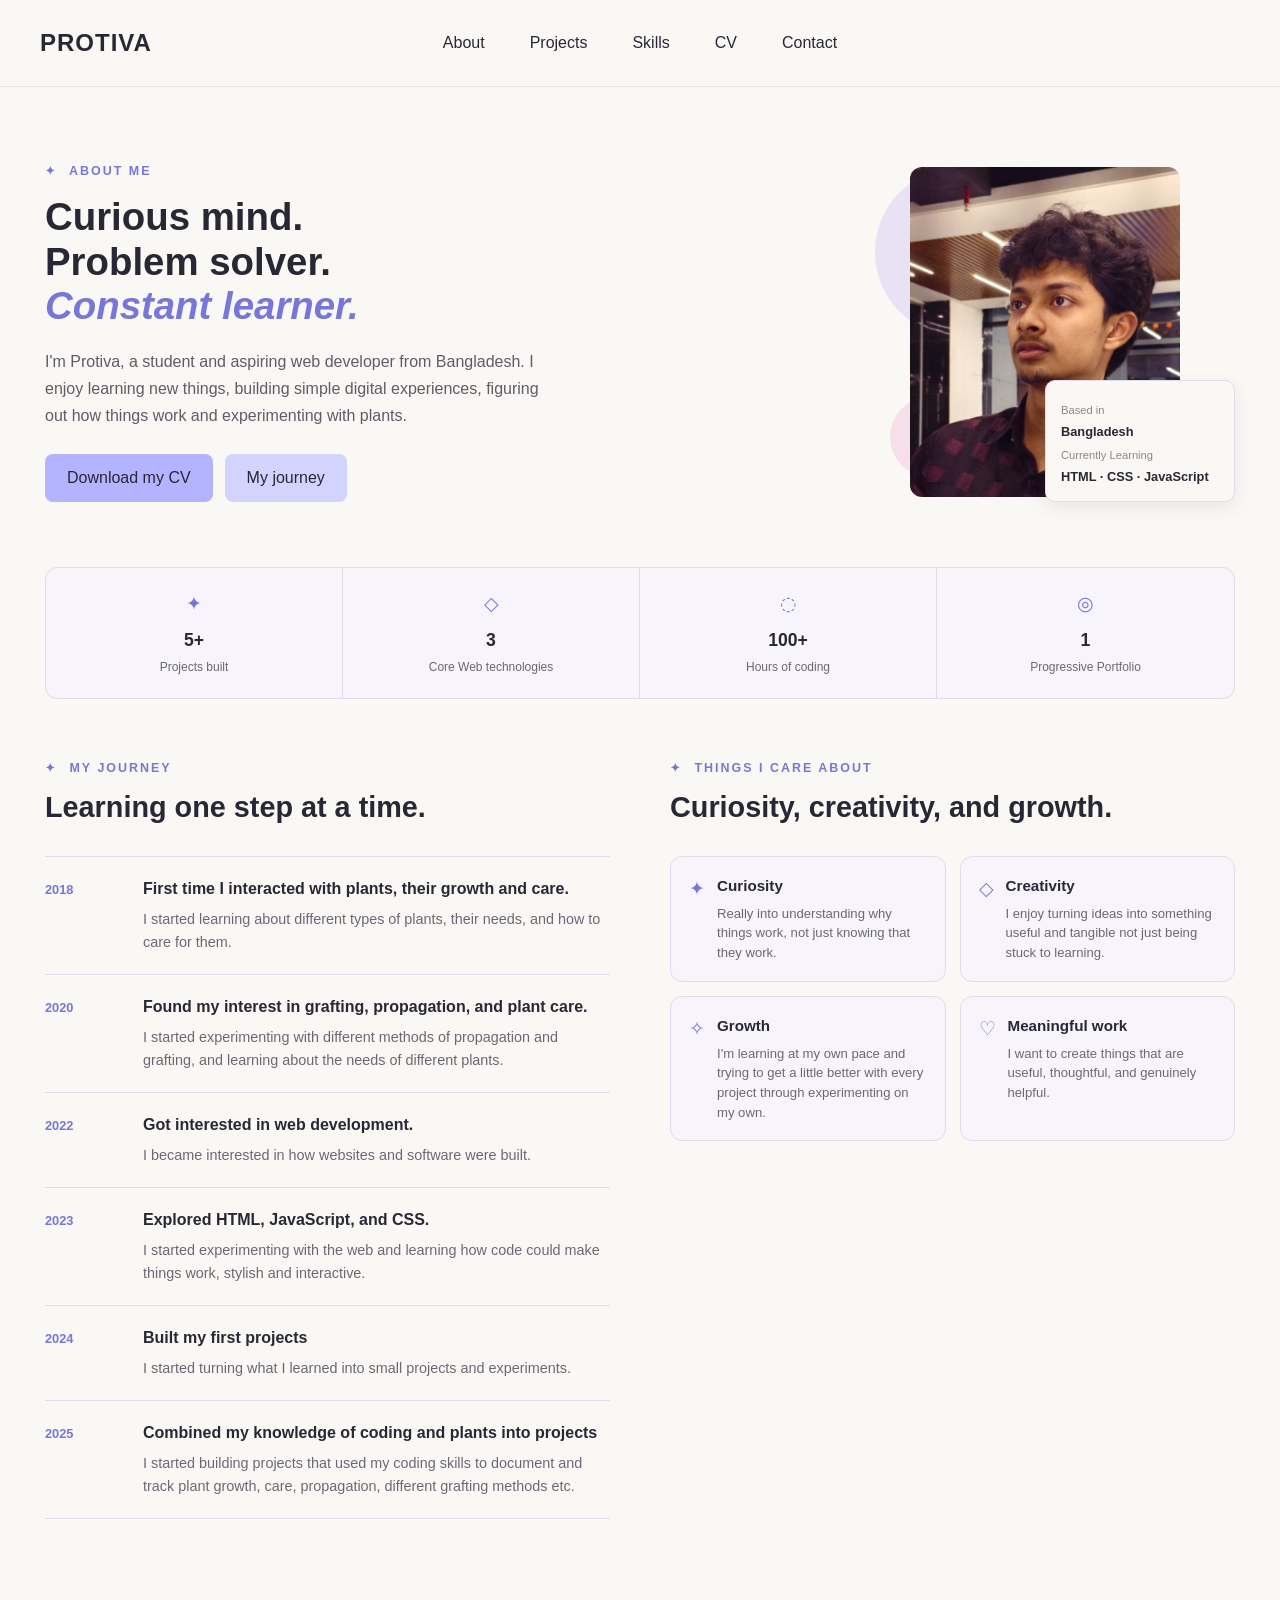
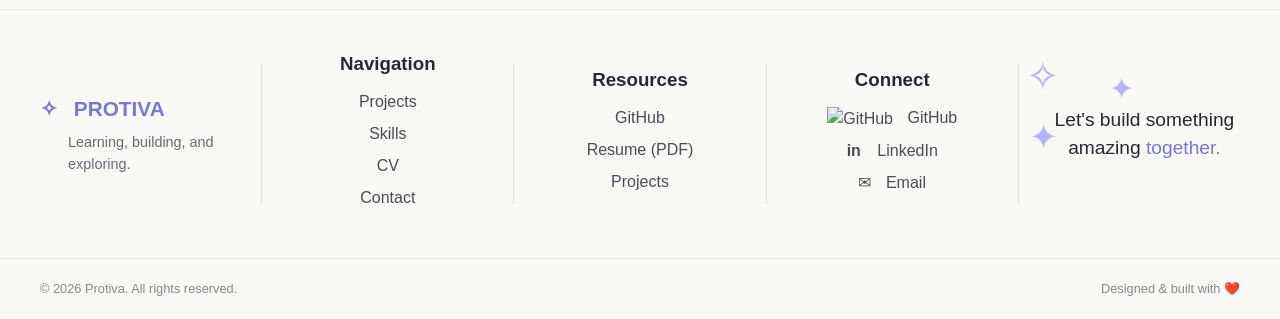
==== commit 4e492b57: "Update profile image source in about.html" ====
--- a/pages/about.html
+++ b/pages/about.html
@@ -8,6 +8,7 @@
     <title>About — Protiva</title>
 
     <link rel="stylesheet" href="../css/style.css">
+    <link rel="icon" type="image/svg+xml" href="../images/icon.svg" class="icon-svg">
 </head>
 
 <body>
@@ -84,7 +85,7 @@
                     </a>
 
                     <a
-                        href="../Pages/cv.html"
+                        href="../pages/cv.html"
                         class="button secondary-button"
                     >
                         My journey
@@ -104,7 +105,7 @@
                 <div class="about-decoration about-peach"></div>
 
                 <img
-                    src="../images/profile/about-photo.jpg"
+                    src="../images/portrait.jpg"
                     alt="Portrait"
                     class="about-photo"
                 >
@@ -449,7 +450,7 @@
             <a href="../documents/protiva_cv.pdf" target="_blank">
                 Resume (PDF)
             </a>
-            <a href="../Pages/projects.html">Projects</a>
+            <a href="../pages/projects.html">Projects</a>
 
         </div>
 
--- a/css/style.css
+++ b/css/style.css
@@ -16,6 +16,10 @@
 
 html {
     scroll-behavior: smooth;
+}
+
+.icon-svg {
+  filter: drop-shadow(0 0 10px #00FF88) drop-shadow(0 0 20px #00FF88);
 }
 
 body {
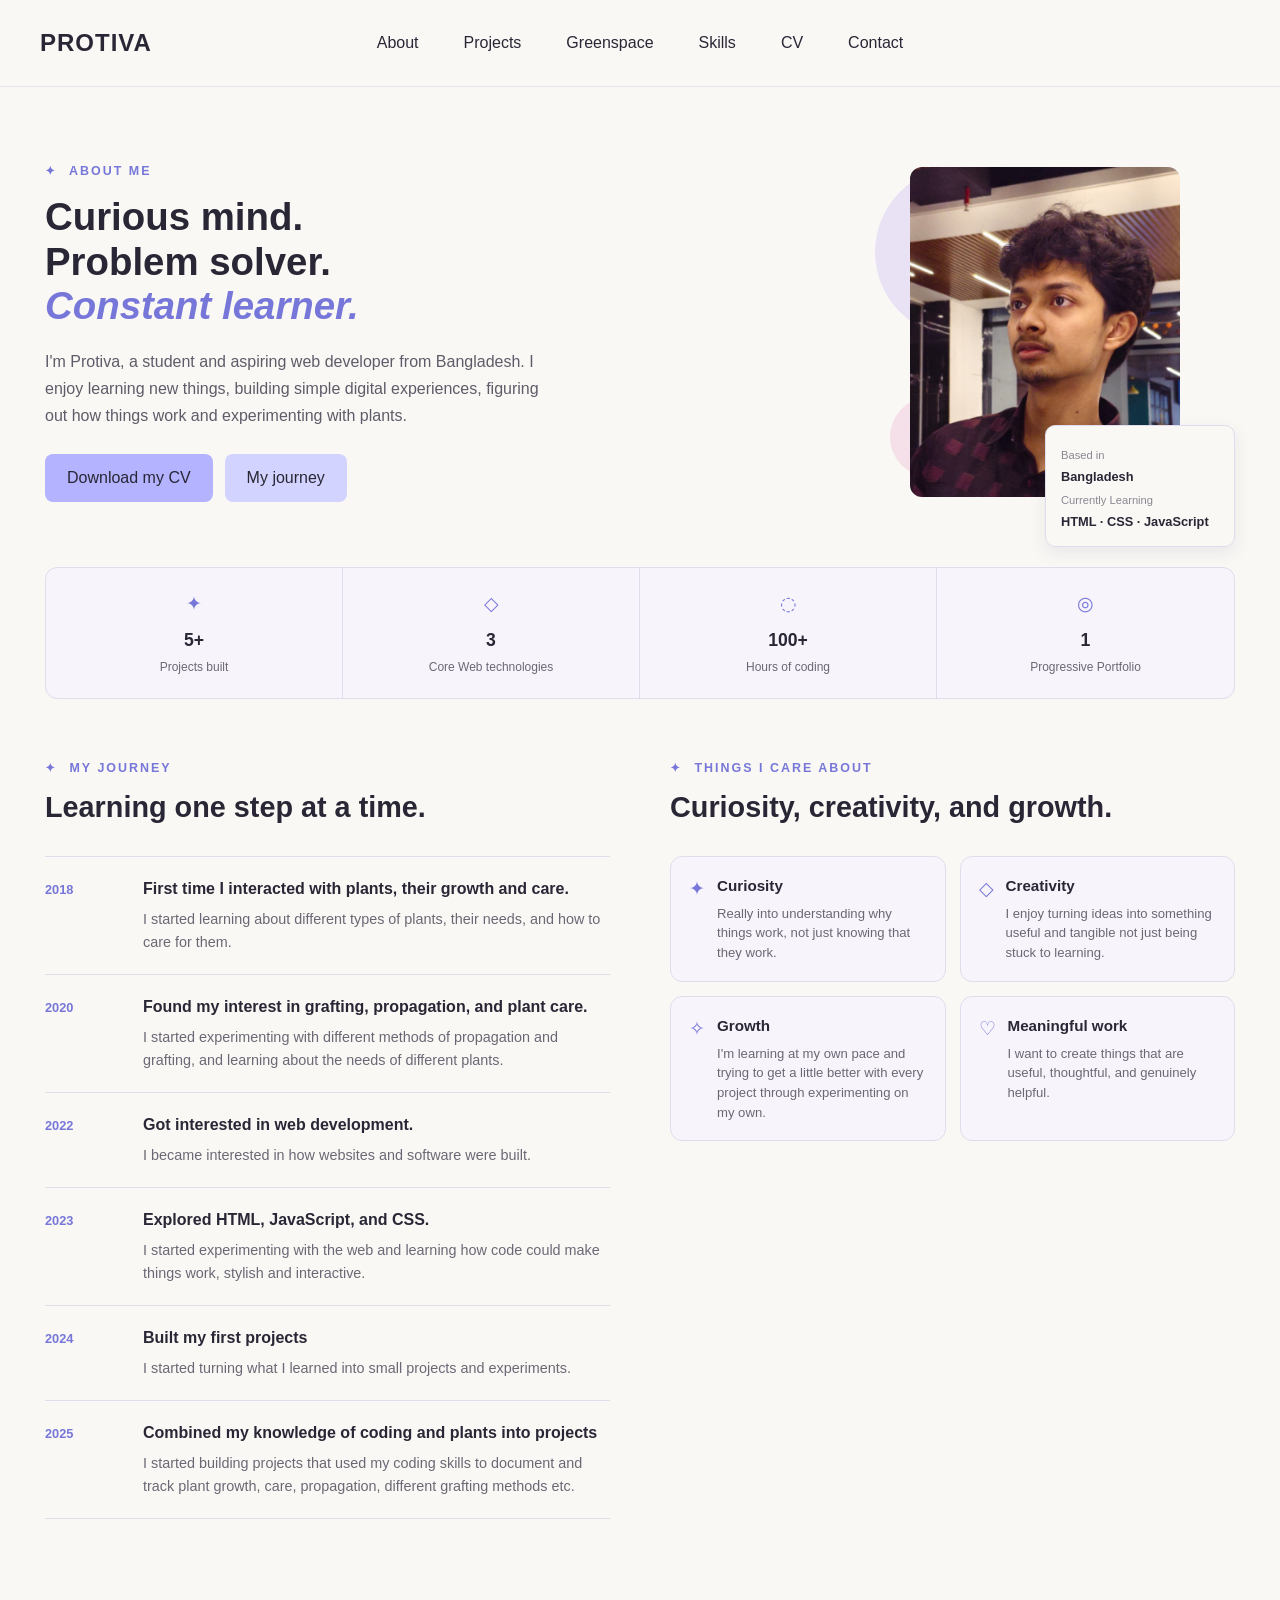
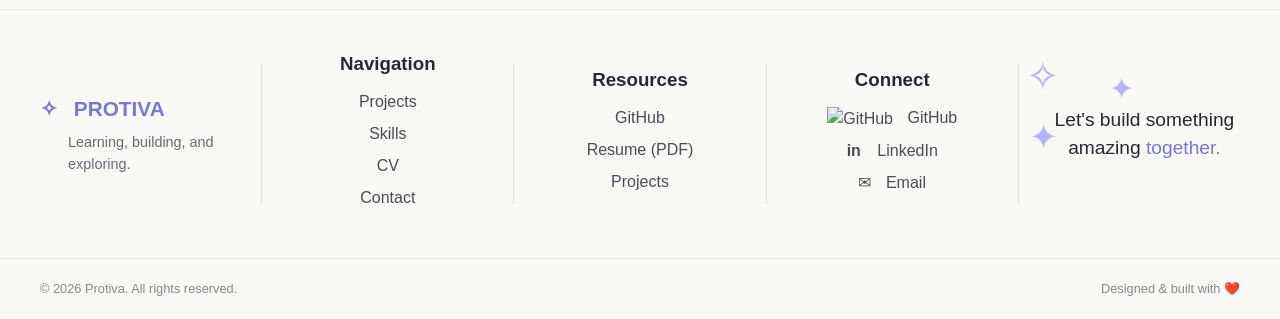
==== commit 1a4df577: "Add link to Greenspace in about.html" ====
--- a/pages/about.html
+++ b/pages/about.html
@@ -29,6 +29,9 @@
 
                 <li>
                     <a href="projects.html">Projects</a>
+                </li>
+                <li>
+                    <a href="greenspace.html">Greenspace</a>
                 </li>
 
                 <li>
--- a/css/style.css
+++ b/css/style.css
@@ -662,7 +662,7 @@
     z-index: 3;
 
     right: 0;
-    bottom: 5px;
+    bottom: -40px;
 
     width: 190px;
 
